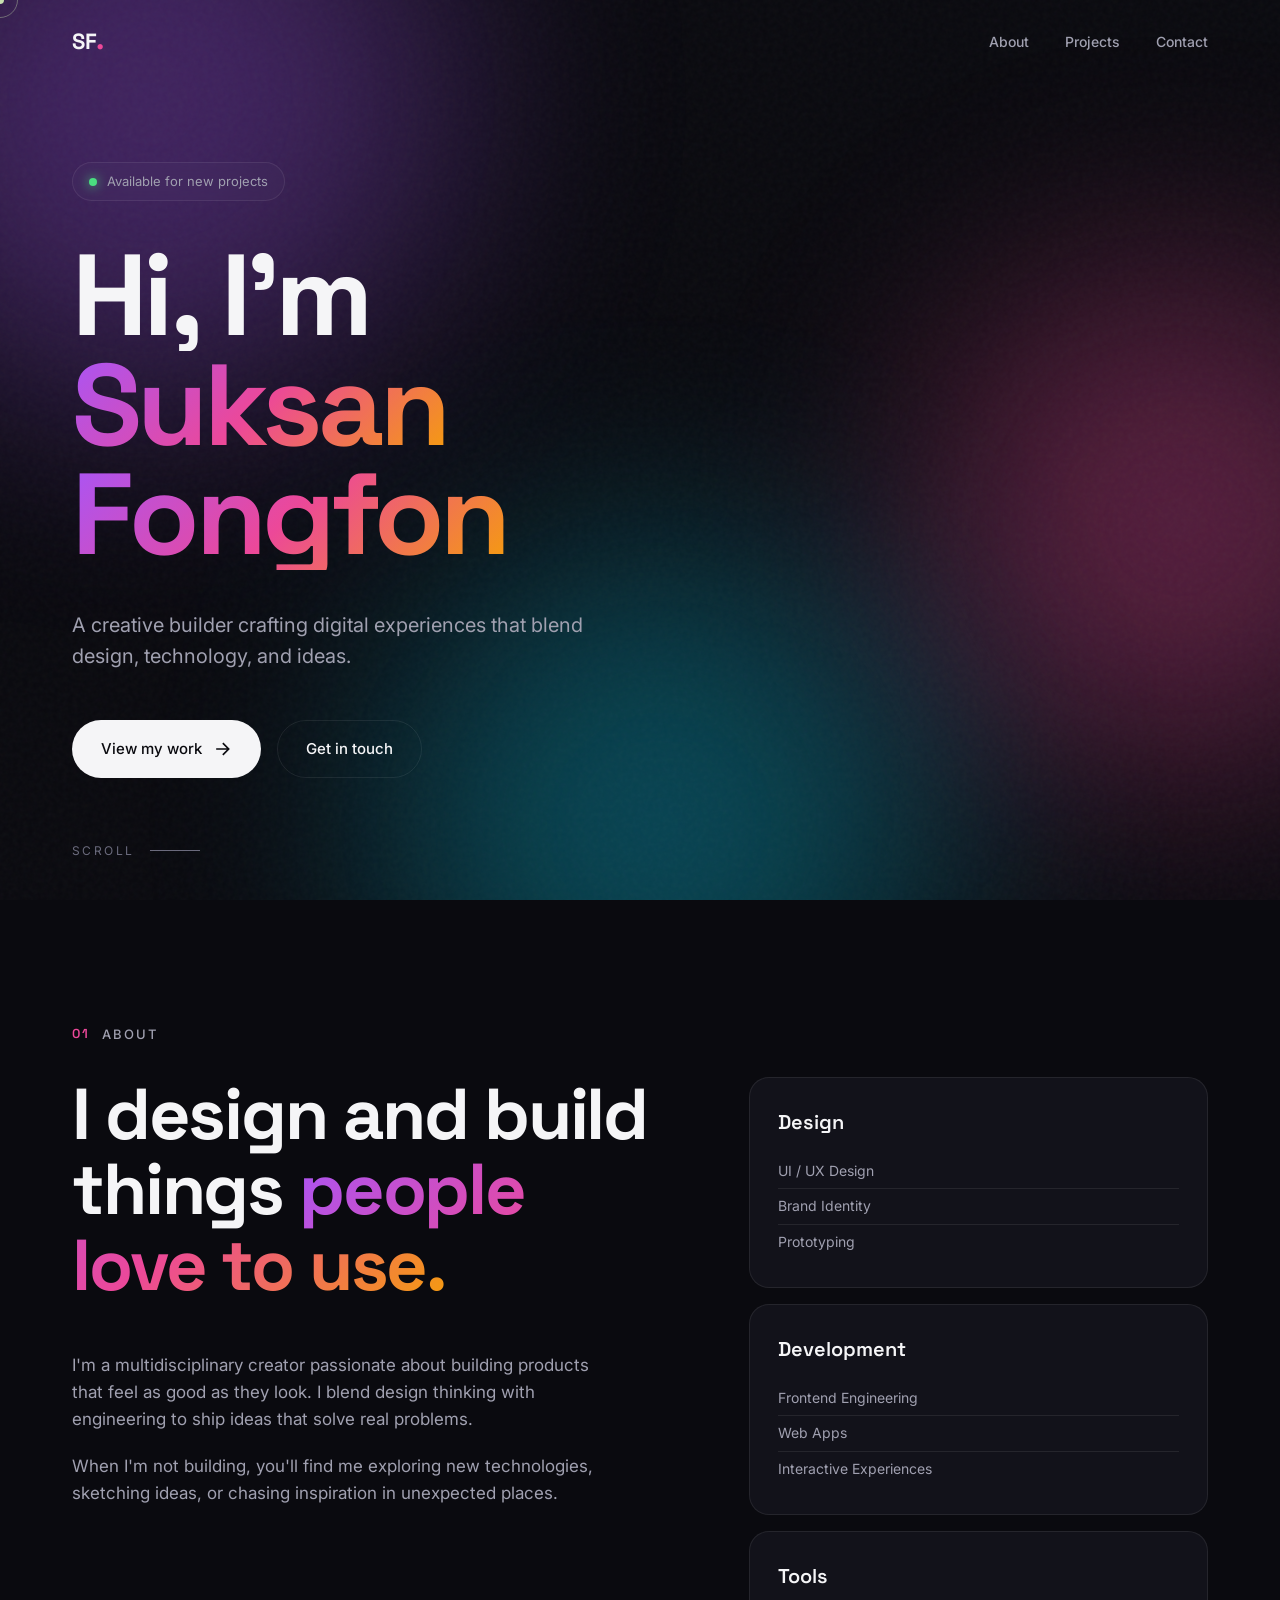
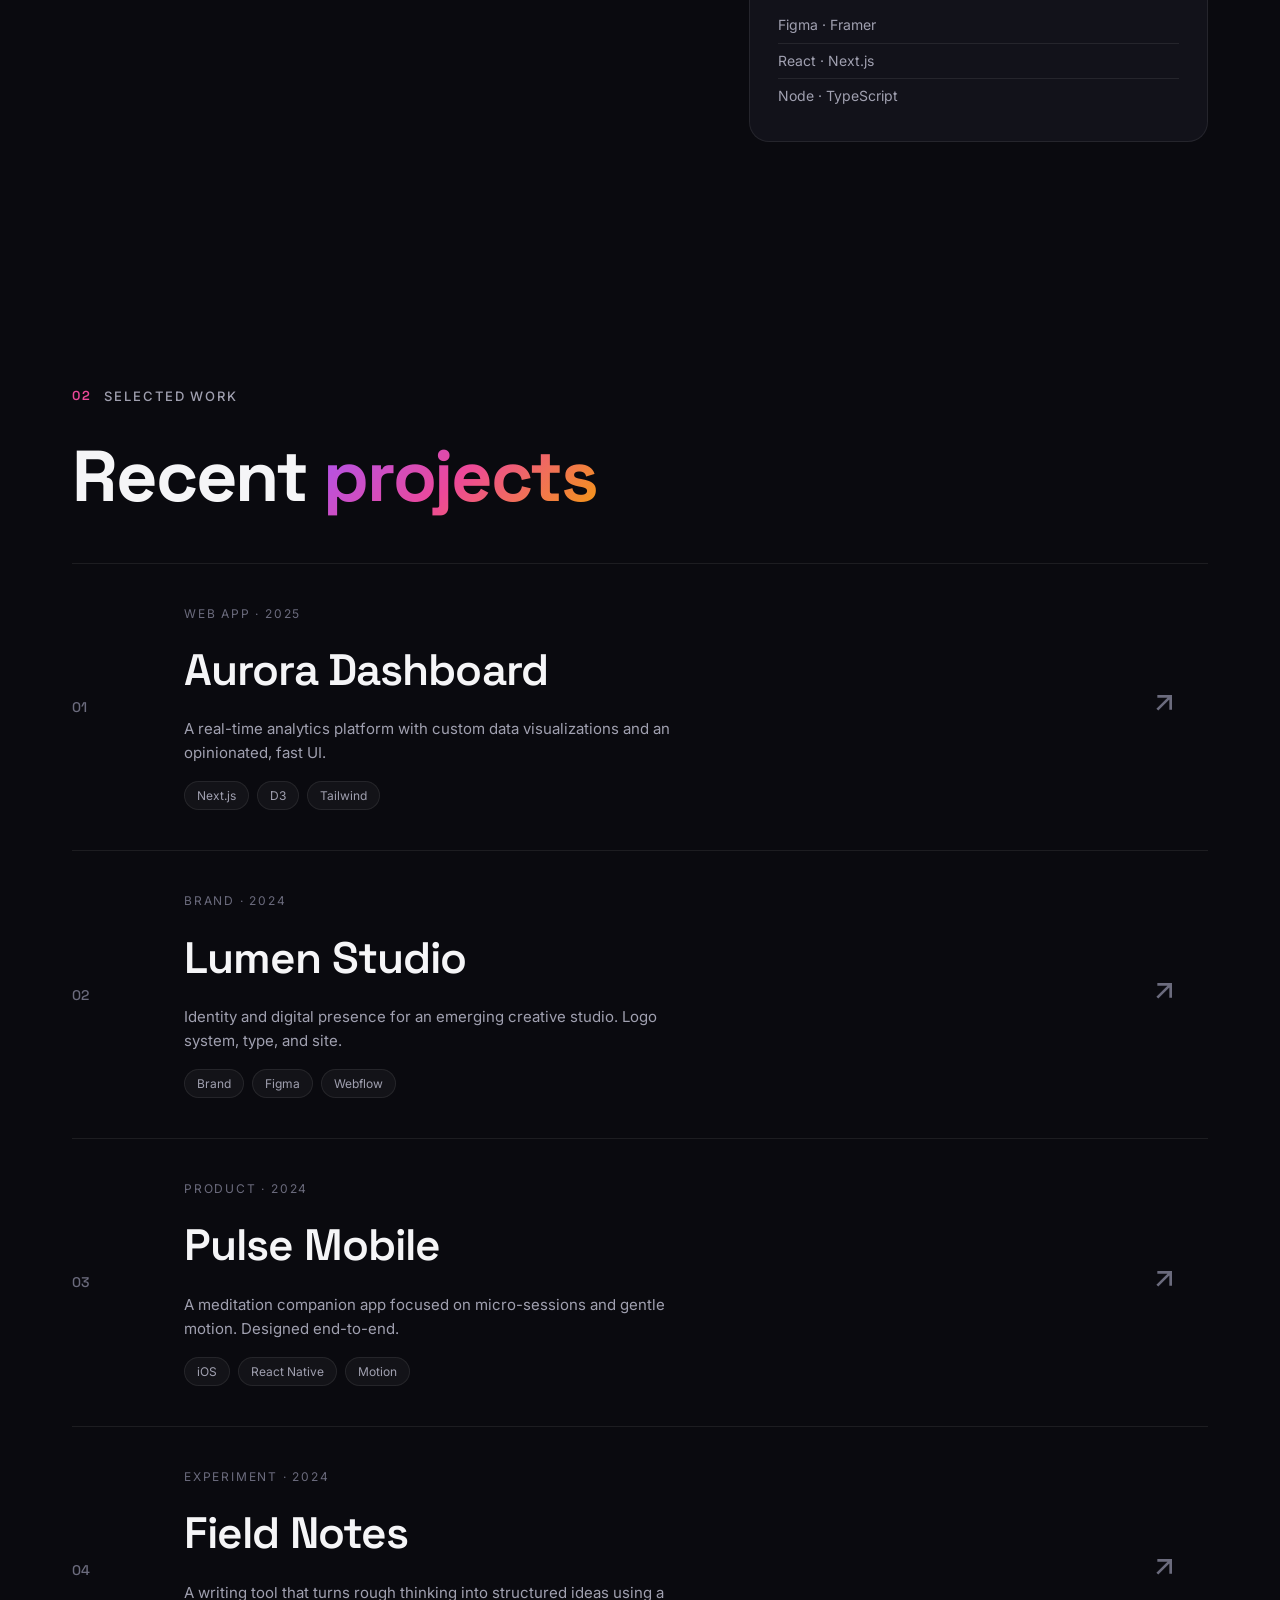
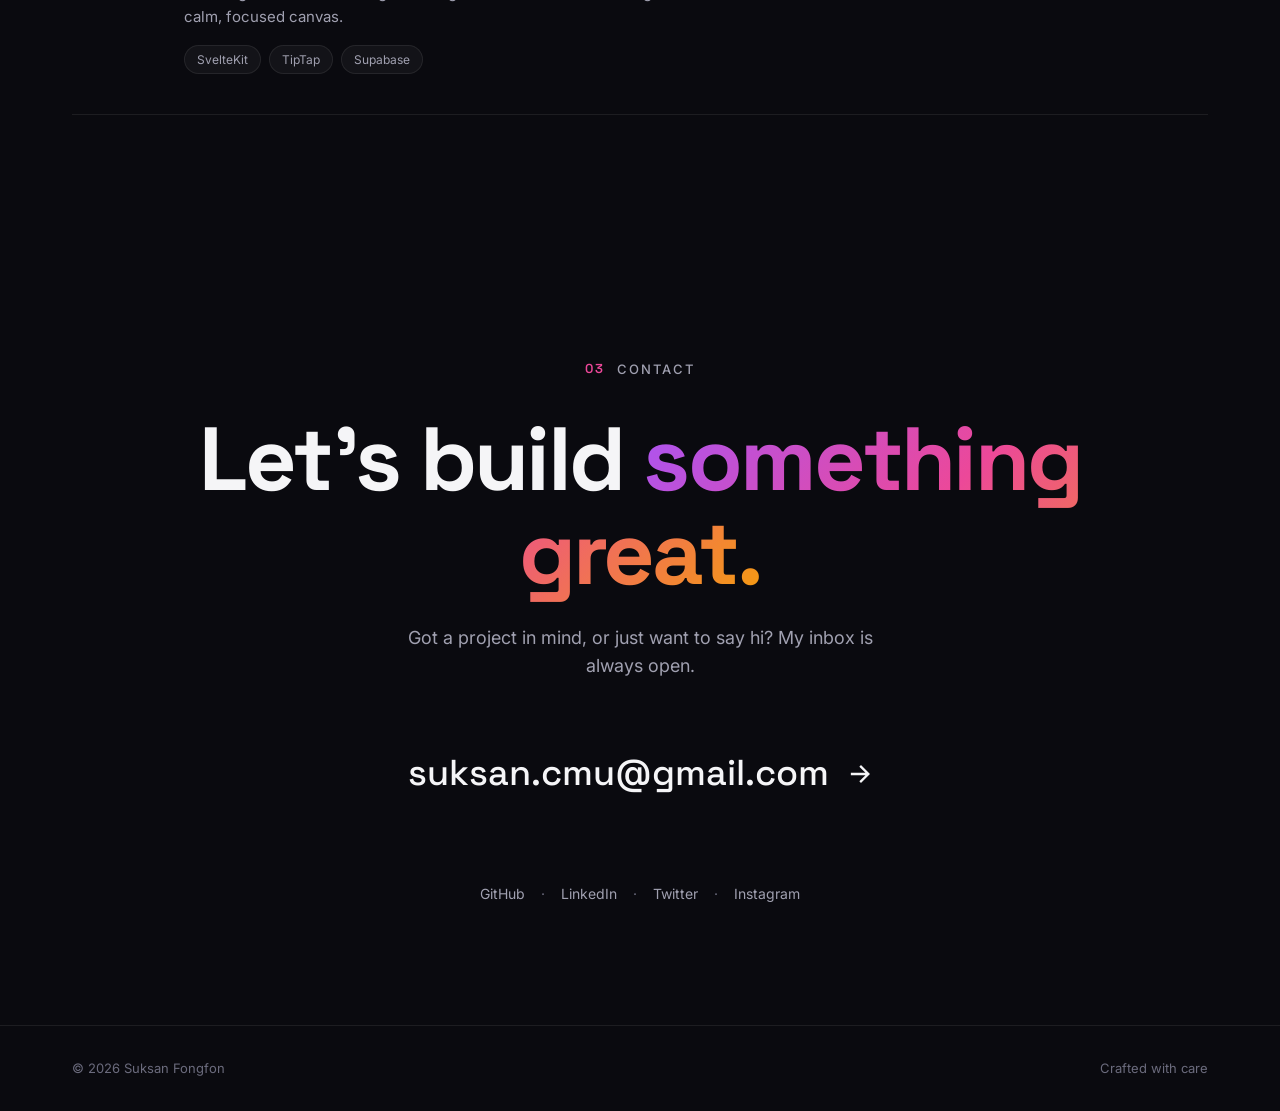
==== index.html @ e7ca4926 "Initial commit: Suksan Fongfon personal portfolio Creative portfolio site built with plain HTML/CSS/" ====
<!DOCTYPE html>
<html lang="th">
<head>
  <meta charset="UTF-8" />
  <meta name="viewport" content="width=device-width, initial-scale=1.0" />
  <meta name="description" content="Suksan Fongfon — Personal portfolio website" />
  <title>Suksan Fongfon — Portfolio</title>
  <link rel="preconnect" href="https://fonts.googleapis.com" />
  <link rel="preconnect" href="https://fonts.gstatic.com" crossorigin />
  <link href="https://fonts.googleapis.com/css2?family=Inter:wght@300;400;500;600;700;800&family=Space+Grotesk:wght@400;500;600;700&display=swap" rel="stylesheet" />
  <link rel="stylesheet" href="styles.css" />
</head>
<body>
  <div class="cursor" id="cursor"></div>
  <div class="cursor-follower" id="cursor-follower"></div>

  <div class="noise"></div>
  <div class="gradient-bg">
    <div class="blob blob-1"></div>
    <div class="blob blob-2"></div>
    <div class="blob blob-3"></div>
  </div>

  <nav class="nav">
    <div class="nav-inner">
      <a href="#home" class="logo">SF<span class="logo-dot">.</span></a>
      <ul class="nav-links">
        <li><a href="#about">About</a></li>
        <li><a href="#projects">Projects</a></li>
        <li><a href="#contact">Contact</a></li>
      </ul>
      <button class="menu-toggle" id="menu-toggle" aria-label="Menu">
        <span></span>
        <span></span>
      </button>
    </div>
  </nav>

  <main>
    <section id="home" class="hero">
      <div class="hero-content">
        <div class="hero-tag reveal">
          <span class="dot"></span>
          Available for new projects
        </div>
        <h1 class="hero-title">
          <span class="line reveal"><span>Hi, I'm</span></span>
          <span class="line reveal"><span class="gradient-text">Suksan</span></span>
          <span class="line reveal"><span class="gradient-text">Fongfon</span></span>
        </h1>
        <p class="hero-subtitle reveal">
          A creative builder crafting digital experiences
          that blend design, technology, and ideas.
        </p>
        <div class="hero-cta reveal">
          <a href="#projects" class="btn btn-primary">
            View my work
            <svg width="20" height="20" viewBox="0 0 24 24" fill="none" stroke="currentColor" stroke-width="2">
              <path d="M5 12h14M13 5l7 7-7 7"/>
            </svg>
          </a>
          <a href="#contact" class="btn btn-ghost">Get in touch</a>
        </div>
      </div>
      <div class="hero-scroll">
        <span>Scroll</span>
        <div class="scroll-line"></div>
      </div>
    </section>

    <section id="about" class="about">
      <div class="container">
        <div class="section-label reveal">
          <span>01</span>
          About
        </div>
        <div class="about-grid">
          <div class="about-text">
            <h2 class="section-title reveal">
              I design and build things
              <span class="gradient-text">people love to use.</span>
            </h2>
            <div class="about-paragraphs reveal">
              <p>
                I'm a multidisciplinary creator passionate about
                building products that feel as good as they look.
                I blend design thinking with engineering to ship
                ideas that solve real problems.
              </p>
              <p>
                When I'm not building, you'll find me exploring
                new technologies, sketching ideas, or chasing
                inspiration in unexpected places.
              </p>
            </div>
          </div>
          <div class="about-side">
            <div class="skill-card reveal">
              <h3>Design</h3>
              <ul>
                <li>UI / UX Design</li>
                <li>Brand Identity</li>
                <li>Prototyping</li>
              </ul>
            </div>
            <div class="skill-card reveal">
              <h3>Development</h3>
              <ul>
                <li>Frontend Engineering</li>
                <li>Web Apps</li>
                <li>Interactive Experiences</li>
              </ul>
            </div>
            <div class="skill-card reveal">
              <h3>Tools</h3>
              <ul>
                <li>Figma · Framer</li>
                <li>React · Next.js</li>
                <li>Node · TypeScript</li>
              </ul>
            </div>
          </div>
        </div>
      </div>
    </section>

    <section id="projects" class="projects">
      <div class="container">
        <div class="section-label reveal">
          <span>02</span>
          Selected Work
        </div>
        <h2 class="section-title reveal">
          Recent <span class="gradient-text">projects</span>
        </h2>

        <div class="project-list">
          <article class="project-card reveal" data-color="#7c3aed">
            <div class="project-number">01</div>
            <div class="project-info">
              <span class="project-tag">Web App · 2025</span>
              <h3 class="project-title">Aurora Dashboard</h3>
              <p class="project-desc">
                A real-time analytics platform with custom data
                visualizations and an opinionated, fast UI.
              </p>
              <div class="project-stack">
                <span>Next.js</span>
                <span>D3</span>
                <span>Tailwind</span>
              </div>
            </div>
            <div class="project-arrow">
              <svg width="32" height="32" viewBox="0 0 24 24" fill="none" stroke="currentColor" stroke-width="2">
                <path d="M7 17L17 7M7 7h10v10"/>
              </svg>
            </div>
          </article>

          <article class="project-card reveal" data-color="#ec4899">
            <div class="project-number">02</div>
            <div class="project-info">
              <span class="project-tag">Brand · 2024</span>
              <h3 class="project-title">Lumen Studio</h3>
              <p class="project-desc">
                Identity and digital presence for an emerging
                creative studio. Logo system, type, and site.
              </p>
              <div class="project-stack">
                <span>Brand</span>
                <span>Figma</span>
                <span>Webflow</span>
              </div>
            </div>
            <div class="project-arrow">
              <svg width="32" height="32" viewBox="0 0 24 24" fill="none" stroke="currentColor" stroke-width="2">
                <path d="M7 17L17 7M7 7h10v10"/>
              </svg>
            </div>
          </article>

          <article class="project-card reveal" data-color="#06b6d4">
            <div class="project-number">03</div>
            <div class="project-info">
              <span class="project-tag">Product · 2024</span>
              <h3 class="project-title">Pulse Mobile</h3>
              <p class="project-desc">
                A meditation companion app focused on micro-sessions
                and gentle motion. Designed end-to-end.
              </p>
              <div class="project-stack">
                <span>iOS</span>
                <span>React Native</span>
                <span>Motion</span>
              </div>
            </div>
            <div class="project-arrow">
              <svg width="32" height="32" viewBox="0 0 24 24" fill="none" stroke="currentColor" stroke-width="2">
                <path d="M7 17L17 7M7 7h10v10"/>
              </svg>
            </div>
          </article>

          <article class="project-card reveal" data-color="#f59e0b">
            <div class="project-number">04</div>
            <div class="project-info">
              <span class="project-tag">Experiment · 2024</span>
              <h3 class="project-title">Field Notes</h3>
              <p class="project-desc">
                A writing tool that turns rough thinking into
                structured ideas using a calm, focused canvas.
              </p>
              <div class="project-stack">
                <span>SvelteKit</span>
                <span>TipTap</span>
                <span>Supabase</span>
              </div>
            </div>
            <div class="project-arrow">
              <svg width="32" height="32" viewBox="0 0 24 24" fill="none" stroke="currentColor" stroke-width="2">
                <path d="M7 17L17 7M7 7h10v10"/>
              </svg>
            </div>
          </article>
        </div>
      </div>
    </section>

    <section id="contact" class="contact">
      <div class="container">
        <div class="section-label reveal">
          <span>03</span>
          Contact
        </div>
        <h2 class="contact-title reveal">
          Let's build
          <span class="gradient-text">something great.</span>
        </h2>
        <p class="contact-sub reveal">
          Got a project in mind, or just want to say hi?
          My inbox is always open.
        </p>
        <a href="mailto:suksan.cmu@gmail.com" class="contact-email reveal">
          suksan.cmu@gmail.com
          <svg width="28" height="28" viewBox="0 0 24 24" fill="none" stroke="currentColor" stroke-width="2">
            <path d="M5 12h14M13 5l7 7-7 7"/>
          </svg>
        </a>
        <div class="social reveal">
          <a href="#" target="_blank" rel="noopener">GitHub</a>
          <span>·</span>
          <a href="#" target="_blank" rel="noopener">LinkedIn</a>
          <span>·</span>
          <a href="#" target="_blank" rel="noopener">Twitter</a>
          <span>·</span>
          <a href="#" target="_blank" rel="noopener">Instagram</a>
        </div>
      </div>
    </section>
  </main>

  <footer class="footer">
    <div class="container footer-inner">
      <span>© <span id="year"></span> Suksan Fongfon</span>
      <span>Crafted with care</span>
    </div>
  </footer>

  <script src="script.js"></script>
</body>
</html>
---- styles.css ----
/* ============ Base ============ */
*,
*::before,
*::after {
  box-sizing: border-box;
  margin: 0;
  padding: 0;
}

:root {
  --bg: #0a0a0f;
  --bg-soft: #12121a;
  --surface: #1a1a24;
  --text: #f5f5f7;
  --text-dim: #a0a0b0;
  --text-mute: #6b6b7d;
  --border: rgba(255, 255, 255, 0.08);
  --accent-1: #a855f7;
  --accent-2: #ec4899;
  --accent-3: #06b6d4;
  --gradient: linear-gradient(135deg, #a855f7 0%, #ec4899 50%, #f59e0b 100%);
  --ease: cubic-bezier(0.22, 1, 0.36, 1);
}

html {
  scroll-behavior: smooth;
}

body {
  font-family: 'Inter', system-ui, -apple-system, sans-serif;
  background: var(--bg);
  color: var(--text);
  line-height: 1.6;
  overflow-x: hidden;
  cursor: none;
  -webkit-font-smoothing: antialiased;
  -moz-osx-font-smoothing: grayscale;
}

a {
  color: inherit;
  text-decoration: none;
  cursor: none;
}

button {
  cursor: none;
  font-family: inherit;
}

img {
  max-width: 100%;
  display: block;
}

.container {
  max-width: 1200px;
  margin: 0 auto;
  padding: 0 32px;
}

/* ============ Custom Cursor ============ */
.cursor,
.cursor-follower {
  position: fixed;
  top: 0;
  left: 0;
  pointer-events: none;
  z-index: 9999;
  border-radius: 50%;
  transform: translate(-50%, -50%);
  mix-blend-mode: difference;
}

.cursor {
  width: 8px;
  height: 8px;
  background: #fff;
  transition: transform 0.15s var(--ease);
}

.cursor-follower {
  width: 36px;
  height: 36px;
  border: 1.5px solid rgba(255, 255, 255, 0.4);
  transition: transform 0.4s var(--ease), width 0.3s var(--ease), height 0.3s var(--ease);
}

.cursor.hover {
  transform: translate(-50%, -50%) scale(2);
}

.cursor-follower.hover {
  width: 70px;
  height: 70px;
  border-color: rgba(255, 255, 255, 0.8);
}

@media (hover: none) {
  body { cursor: auto; }
  a, button { cursor: auto; }
  .cursor, .cursor-follower { display: none; }
}

/* ============ Background ============ */
.noise {
  position: fixed;
  inset: 0;
  z-index: 1;
  pointer-events: none;
  opacity: 0.035;
  background-image: url("data:image/svg+xml,%3Csvg viewBox='0 0 200 200' xmlns='http://www.w3.org/2000/svg'%3E%3Cfilter id='n'%3E%3CfeTurbulence type='fractalNoise' baseFrequency='0.9' numOctaves='3' /%3E%3C/filter%3E%3Crect width='100%25' height='100%25' filter='url(%23n)'/%3E%3C/svg%3E");
}

.gradient-bg {
  position: fixed;
  inset: 0;
  z-index: 0;
  overflow: hidden;
  pointer-events: none;
}

.blob {
  position: absolute;
  border-radius: 50%;
  filter: blur(120px);
  opacity: 0.35;
  animation: floatBlob 18s ease-in-out infinite;
}

.blob-1 {
  width: 600px;
  height: 600px;
  background: var(--accent-1);
  top: -200px;
  left: -150px;
}

.blob-2 {
  width: 500px;
  height: 500px;
  background: var(--accent-2);
  top: 30%;
  right: -150px;
  animation-delay: -6s;
}

.blob-3 {
  width: 550px;
  height: 550px;
  background: var(--accent-3);
  bottom: -200px;
  left: 30%;
  animation-delay: -12s;
}

@keyframes floatBlob {
  0%, 100% { transform: translate(0, 0) scale(1); }
  33% { transform: translate(80px, -60px) scale(1.1); }
  66% { transform: translate(-60px, 80px) scale(0.95); }
}

main, .nav, .footer {
  position: relative;
  z-index: 2;
}

/* ============ Nav ============ */
.nav {
  position: fixed;
  top: 0;
  left: 0;
  right: 0;
  z-index: 100;
  padding: 24px 0;
  transition: padding 0.3s var(--ease), background 0.3s var(--ease), backdrop-filter 0.3s var(--ease);
}

.nav.scrolled {
  padding: 16px 0;
  background: rgba(10, 10, 15, 0.65);
  backdrop-filter: blur(20px);
  -webkit-backdrop-filter: blur(20px);
  border-bottom: 1px solid var(--border);
}

.nav-inner {
  max-width: 1200px;
  margin: 0 auto;
  padding: 0 32px;
  display: flex;
  align-items: center;
  justify-content: space-between;
}

.logo {
  font-family: 'Space Grotesk', sans-serif;
  font-weight: 700;
  font-size: 22px;
  letter-spacing: -0.02em;
  display: flex;
  align-items: baseline;
}

.logo-dot {
  color: var(--accent-2);
  font-size: 28px;
  line-height: 0;
}

.nav-links {
  list-style: none;
  display: flex;
  gap: 36px;
}

.nav-links a {
  font-size: 14px;
  font-weight: 500;
  color: var(--text-dim);
  position: relative;
  padding: 6px 0;
  transition: color 0.2s var(--ease);
}

.nav-links a::after {
  content: '';
  position: absolute;
  bottom: 0;
  left: 0;
  width: 0;
  height: 1px;
  background: var(--gradient);
  transition: width 0.3s var(--ease);
}

.nav-links a:hover {
  color: var(--text);
}

.nav-links a:hover::after {
  width: 100%;
}

.menu-toggle {
  display: none;
  background: transparent;
  border: none;
  flex-direction: column;
  gap: 6px;
  padding: 8px;
}

.menu-toggle span {
  width: 24px;
  height: 1.5px;
  background: var(--text);
  transition: transform 0.3s var(--ease);
}

/* ============ Hero ============ */
.hero {
  min-height: 100vh;
  display: flex;
  flex-direction: column;
  justify-content: center;
  padding: 120px 32px 80px;
  max-width: 1200px;
  margin: 0 auto;
  position: relative;
}

.hero-content {
  max-width: 900px;
}

.hero-tag {
  display: inline-flex;
  align-items: center;
  gap: 10px;
  padding: 8px 16px;
  border: 1px solid var(--border);
  border-radius: 100px;
  font-size: 13px;
  color: var(--text-dim);
  margin-bottom: 40px;
  background: rgba(255, 255, 255, 0.02);
  backdrop-filter: blur(10px);
}

.dot {
  width: 8px;
  height: 8px;
  border-radius: 50%;
  background: #4ade80;
  box-shadow: 0 0 12px #4ade80;
  animation: pulse 2s ease-in-out infinite;
}

@keyframes pulse {
  0%, 100% { opacity: 1; transform: scale(1); }
  50% { opacity: 0.5; transform: scale(1.2); }
}

.hero-title {
  font-family: 'Space Grotesk', sans-serif;
  font-size: clamp(48px, 9vw, 128px);
  line-height: 0.95;
  font-weight: 700;
  letter-spacing: -0.04em;
  margin-bottom: 40px;
}

.line {
  display: block;
  overflow: hidden;
}

.line > span {
  display: inline-block;
}

.gradient-text {
  background: var(--gradient);
  -webkit-background-clip: text;
  background-clip: text;
  -webkit-text-fill-color: transparent;
  color: transparent;
}

.hero-subtitle {
  font-size: clamp(17px, 1.6vw, 20px);
  color: var(--text-dim);
  max-width: 560px;
  margin-bottom: 48px;
  line-height: 1.55;
}

.hero-cta {
  display: flex;
  gap: 16px;
  flex-wrap: wrap;
}

.btn {
  display: inline-flex;
  align-items: center;
  gap: 10px;
  padding: 16px 28px;
  border-radius: 100px;
  font-size: 15px;
  font-weight: 500;
  transition: transform 0.3s var(--ease), background 0.3s var(--ease), color 0.3s var(--ease), border-color 0.3s var(--ease);
  border: 1px solid transparent;
}

.btn svg {
  transition: transform 0.3s var(--ease);
}

.btn-primary {
  background: var(--text);
  color: var(--bg);
}

.btn-primary:hover {
  transform: translateY(-2px);
}

.btn-primary:hover svg {
  transform: translateX(4px);
}

.btn-ghost {
  border-color: var(--border);
  color: var(--text);
}

.btn-ghost:hover {
  background: rgba(255, 255, 255, 0.05);
  border-color: rgba(255, 255, 255, 0.2);
}

.hero-scroll {
  position: absolute;
  bottom: 40px;
  left: 32px;
  display: flex;
  align-items: center;
  gap: 16px;
  font-size: 12px;
  letter-spacing: 0.2em;
  text-transform: uppercase;
  color: var(--text-mute);
}

.scroll-line {
  width: 50px;
  height: 1px;
  background: var(--text-mute);
  position: relative;
  overflow: hidden;
}

.scroll-line::after {
  content: '';
  position: absolute;
  top: 0;
  left: -100%;
  width: 100%;
  height: 100%;
  background: var(--text);
  animation: scrollLine 2s ease-in-out infinite;
}

@keyframes scrollLine {
  0% { left: -100%; }
  100% { left: 100%; }
}

/* ============ Section Common ============ */
section {
  padding: 120px 0;
}

.section-label {
  display: inline-flex;
  align-items: center;
  gap: 12px;
  font-size: 13px;
  font-weight: 500;
  color: var(--text-dim);
  margin-bottom: 32px;
  text-transform: uppercase;
  letter-spacing: 0.15em;
}

.section-label span {
  color: var(--accent-2);
  font-family: 'Space Grotesk', sans-serif;
  font-weight: 600;
}

.section-title {
  font-family: 'Space Grotesk', sans-serif;
  font-size: clamp(36px, 6vw, 72px);
  line-height: 1.05;
  font-weight: 700;
  letter-spacing: -0.03em;
  margin-bottom: 48px;
  max-width: 900px;
}

/* ============ About ============ */
.about-grid {
  display: grid;
  grid-template-columns: 1.3fr 1fr;
  gap: 80px;
  align-items: start;
}

.about-paragraphs p {
  font-size: 17px;
  color: var(--text-dim);
  margin-bottom: 20px;
  max-width: 540px;
}

.about-side {
  display: flex;
  flex-direction: column;
  gap: 16px;
}

.skill-card {
  padding: 28px;
  background: var(--bg-soft);
  border: 1px solid var(--border);
  border-radius: 20px;
  transition: transform 0.4s var(--ease), border-color 0.3s var(--ease), background 0.3s var(--ease);
}

.skill-card:hover {
  transform: translateY(-4px);
  border-color: rgba(168, 85, 247, 0.3);
  background: linear-gradient(180deg, rgba(168, 85, 247, 0.05), rgba(255, 255, 255, 0.01));
}

.skill-card h3 {
  font-family: 'Space Grotesk', sans-serif;
  font-size: 20px;
  margin-bottom: 16px;
  font-weight: 600;
}

.skill-card ul {
  list-style: none;
}

.skill-card li {
  font-size: 14px;
  color: var(--text-dim);
  padding: 6px 0;
  border-bottom: 1px solid var(--border);
}

.skill-card li:last-child {
  border: none;
}

/* ============ Projects ============ */
.project-list {
  display: flex;
  flex-direction: column;
  gap: 0;
  margin-top: 24px;
}

.project-card {
  display: grid;
  grid-template-columns: 80px 1fr 60px;
  gap: 32px;
  align-items: center;
  padding: 40px 0;
  border-top: 1px solid var(--border);
  cursor: none;
  position: relative;
  transition: padding 0.4s var(--ease);
}

.project-card:last-child {
  border-bottom: 1px solid var(--border);
}

.project-card::before {
  content: '';
  position: absolute;
  inset: 0;
  background: linear-gradient(90deg, transparent, rgba(168, 85, 247, 0.04), transparent);
  opacity: 0;
  transition: opacity 0.4s var(--ease);
  pointer-events: none;
}

.project-card:hover::before {
  opacity: 1;
}

.project-card:hover {
  padding: 40px 24px;
}

.project-number {
  font-family: 'Space Grotesk', sans-serif;
  font-size: 14px;
  color: var(--text-mute);
  font-weight: 500;
}

.project-tag {
  font-size: 12px;
  color: var(--text-mute);
  text-transform: uppercase;
  letter-spacing: 0.15em;
  margin-bottom: 12px;
  display: block;
}

.project-title {
  font-family: 'Space Grotesk', sans-serif;
  font-size: clamp(28px, 3.5vw, 44px);
  font-weight: 600;
  letter-spacing: -0.02em;
  margin-bottom: 12px;
  transition: transform 0.4s var(--ease);
  transform-origin: left;
}

.project-card:hover .project-title {
  background: var(--gradient);
  -webkit-background-clip: text;
  background-clip: text;
  -webkit-text-fill-color: transparent;
}

.project-desc {
  font-size: 15px;
  color: var(--text-dim);
  max-width: 520px;
  margin-bottom: 16px;
}

.project-stack {
  display: flex;
  gap: 8px;
  flex-wrap: wrap;
}

.project-stack span {
  font-size: 12px;
  padding: 4px 12px;
  background: rgba(255, 255, 255, 0.04);
  border: 1px solid var(--border);
  border-radius: 100px;
  color: var(--text-dim);
}

.project-arrow {
  color: var(--text-mute);
  transition: transform 0.4s var(--ease), color 0.3s var(--ease);
}

.project-card:hover .project-arrow {
  transform: translate(8px, -8px);
  color: var(--text);
}

/* ============ Contact ============ */
.contact {
  text-align: center;
}

.contact-title {
  font-family: 'Space Grotesk', sans-serif;
  font-size: clamp(40px, 7vw, 96px);
  line-height: 1.05;
  font-weight: 700;
  letter-spacing: -0.03em;
  margin-bottom: 24px;
}

.contact-sub {
  font-size: 18px;
  color: var(--text-dim);
  max-width: 480px;
  margin: 0 auto 48px;
}

.contact-email {
  display: inline-flex;
  align-items: center;
  gap: 16px;
  font-family: 'Space Grotesk', sans-serif;
  font-size: clamp(22px, 3vw, 36px);
  font-weight: 500;
  padding: 16px 0;
  position: relative;
  transition: gap 0.3s var(--ease);
}

.contact-email::after {
  content: '';
  position: absolute;
  left: 0;
  right: 0;
  bottom: 8px;
  height: 1.5px;
  background: var(--gradient);
  transform: scaleX(0);
  transform-origin: left;
  transition: transform 0.5s var(--ease);
}

.contact-email:hover::after {
  transform: scaleX(1);
}

.contact-email:hover {
  gap: 24px;
}

.contact-email svg {
  transition: transform 0.4s var(--ease);
}

.contact-email:hover svg {
  transform: translate(4px, -4px);
}

.social {
  margin-top: 64px;
  display: flex;
  justify-content: center;
  align-items: center;
  gap: 16px;
  color: var(--text-mute);
  font-size: 14px;
  flex-wrap: wrap;
}

.social a {
  color: var(--text-dim);
  transition: color 0.2s var(--ease);
}

.social a:hover {
  color: var(--text);
}

/* ============ Footer ============ */
.footer {
  padding: 32px 0;
  border-top: 1px solid var(--border);
}

.footer-inner {
  display: flex;
  justify-content: space-between;
  align-items: center;
  font-size: 13px;
  color: var(--text-mute);
}

/* ============ Reveal Animations ============ */
.reveal {
  opacity: 0;
  transform: translateY(40px);
  transition: opacity 0.9s var(--ease), transform 0.9s var(--ease);
}

.reveal.in-view {
  opacity: 1;
  transform: translateY(0);
}

.hero .reveal {
  transition-delay: 0.1s;
}

.hero .hero-title .line:nth-child(1) { transition-delay: 0.2s; }
.hero .hero-title .line:nth-child(2) { transition-delay: 0.35s; }
.hero .hero-title .line:nth-child(3) { transition-delay: 0.5s; }
.hero .hero-subtitle { transition-delay: 0.7s; }
.hero .hero-cta { transition-delay: 0.85s; }

/* ============ Responsive ============ */
@media (max-width: 860px) {
  .container { padding: 0 24px; }
  .nav-inner { padding: 0 24px; }
  section { padding: 80px 0; }
  .hero { padding: 100px 24px 80px; }
  .hero-scroll { display: none; }

  .nav-links {
    position: fixed;
    inset: 0;
    background: rgba(10, 10, 15, 0.95);
    backdrop-filter: blur(20px);
    flex-direction: column;
    justify-content: center;
    align-items: center;
    gap: 32px;
    font-size: 24px;
    opacity: 0;
    pointer-events: none;
    transition: opacity 0.3s var(--ease);
  }

  .nav-links.open {
    opacity: 1;
    pointer-events: auto;
  }

  .nav-links a { font-size: 24px; color: var(--text); }

  .menu-toggle { display: flex; z-index: 101; position: relative; }

  .menu-toggle.open span:nth-child(1) {
    transform: translateY(4px) rotate(45deg);
  }
  .menu-toggle.open span:nth-child(2) {
    transform: translateY(-4px) rotate(-45deg);
  }

  .about-grid {
    grid-template-columns: 1fr;
    gap: 48px;
  }

  .project-card {
    grid-template-columns: 50px 1fr 32px;
    gap: 16px;
    padding: 32px 0;
  }

  .project-card:hover { padding: 32px 12px; }

  .footer-inner {
    flex-direction: column;
    gap: 8px;
    text-align: center;
  }
}

@media (max-width: 480px) {
  .hero-cta { flex-direction: column; align-items: stretch; }
  .btn { justify-content: center; }
  .project-arrow svg { width: 24px; height: 24px; }
}

/* ============ Accessibility ============ */
@media (prefers-reduced-motion: reduce) {
  *, *::before, *::after {
    animation-duration: 0.01ms !important;
    transition-duration: 0.01ms !important;
  }
  .reveal {
    opacity: 1;
    transform: none;
  }
}
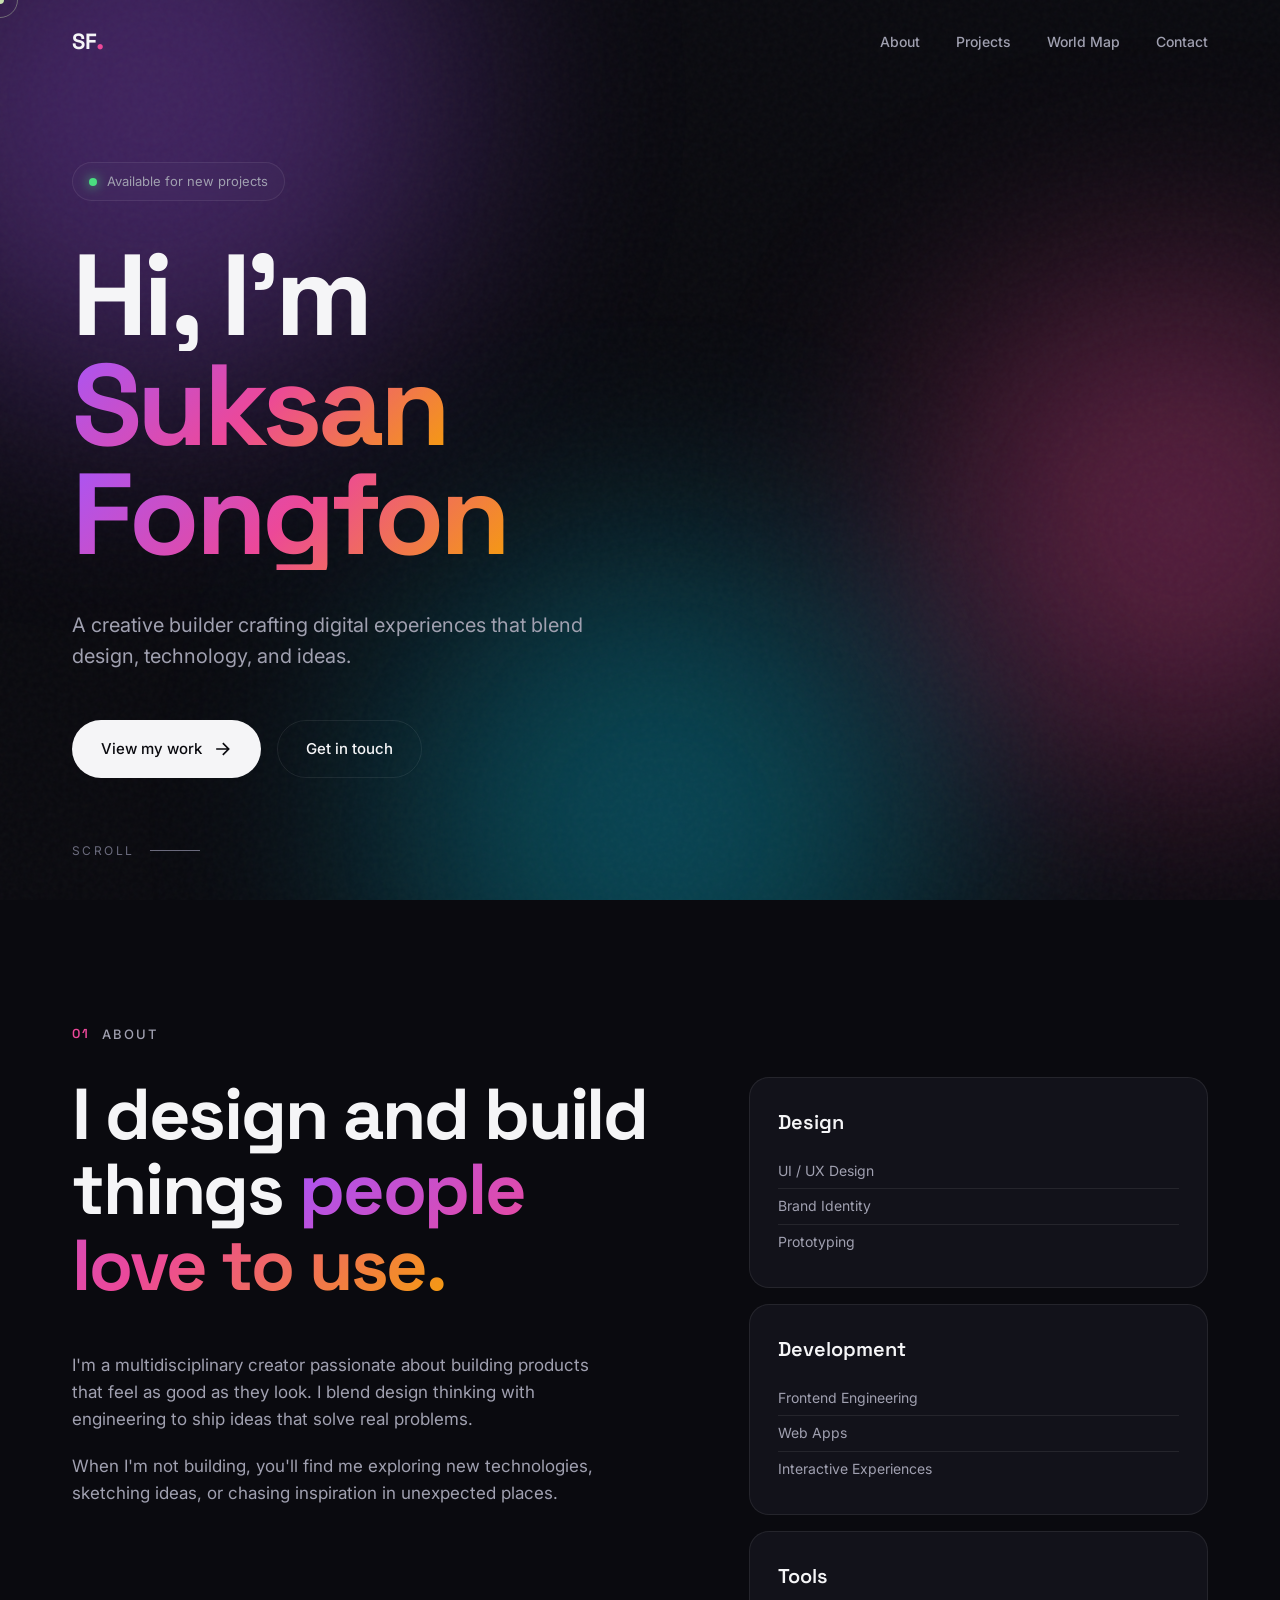
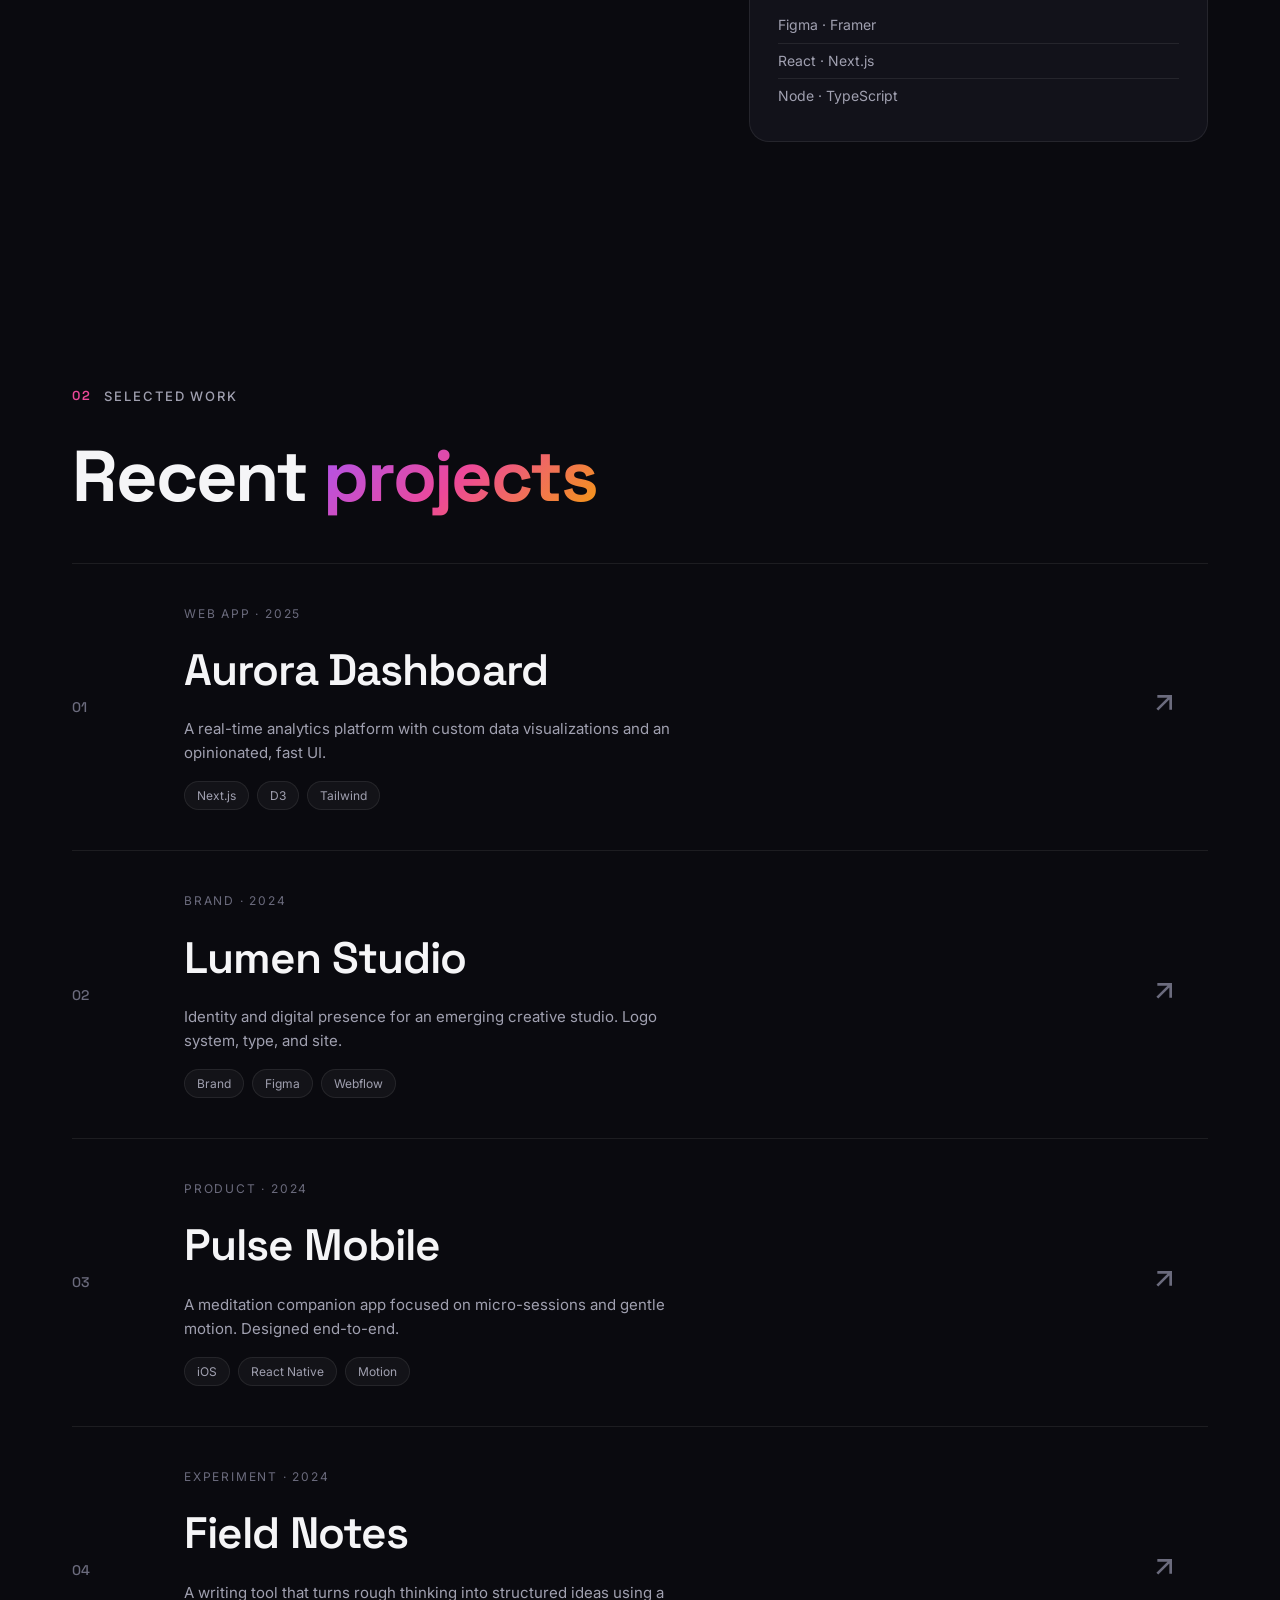
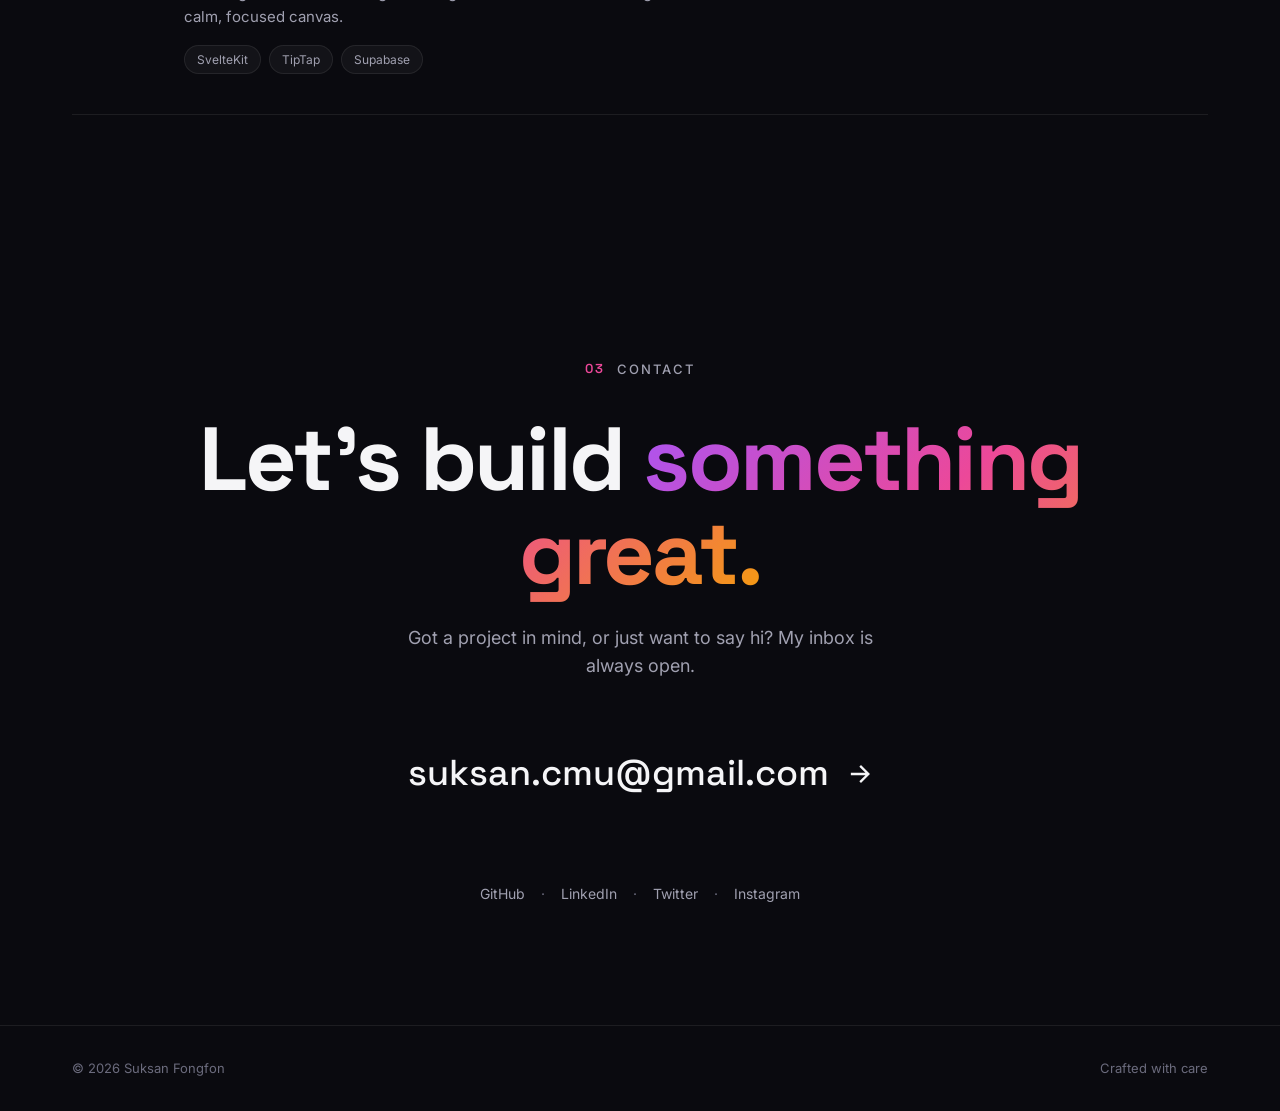
==== commit e3c1edf7: "Add interactive World Map presentation tool New /map.html page lets you click countries to mark them" ====
--- a/index.html
+++ b/index.html
@@ -27,6 +27,7 @@
       <ul class="nav-links">
         <li><a href="#about">About</a></li>
         <li><a href="#projects">Projects</a></li>
+        <li><a href="map.html">World Map</a></li>
         <li><a href="#contact">Contact</a></li>
       </ul>
       <button class="menu-toggle" id="menu-toggle" aria-label="Menu">
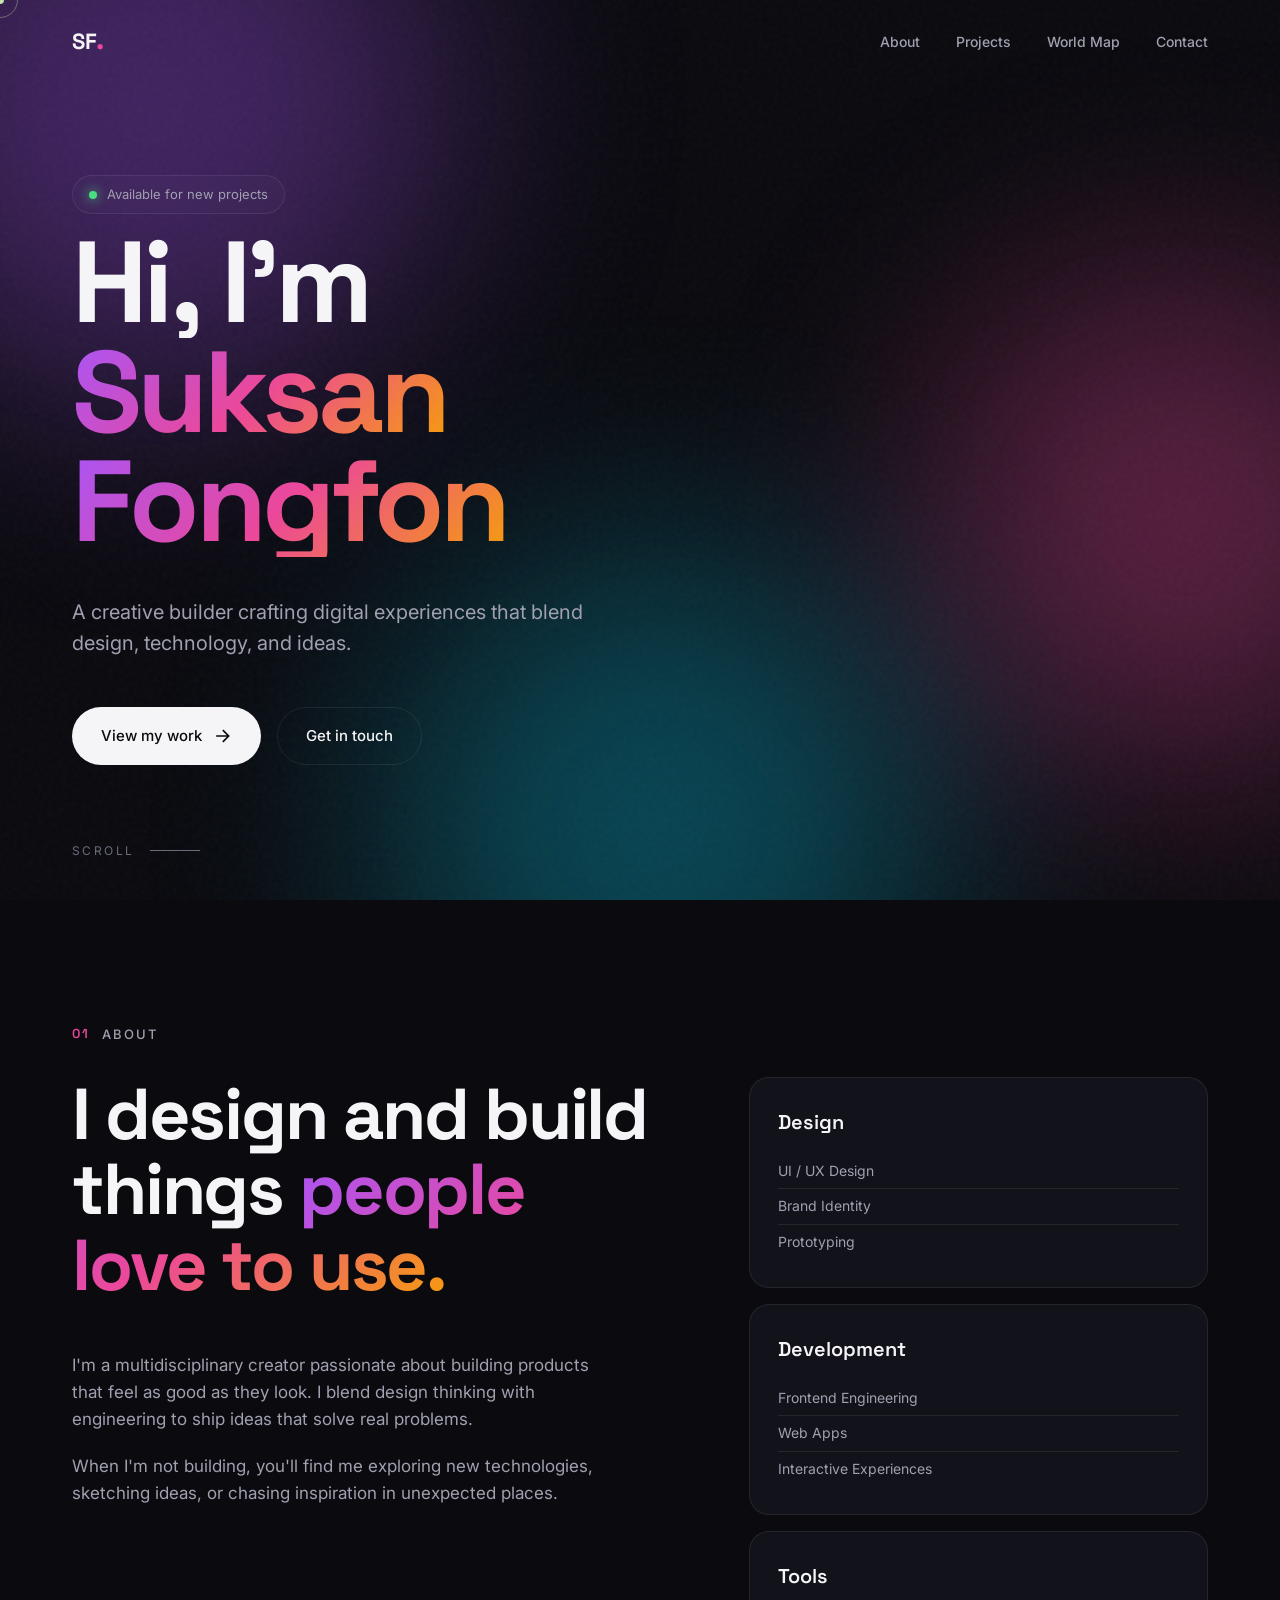
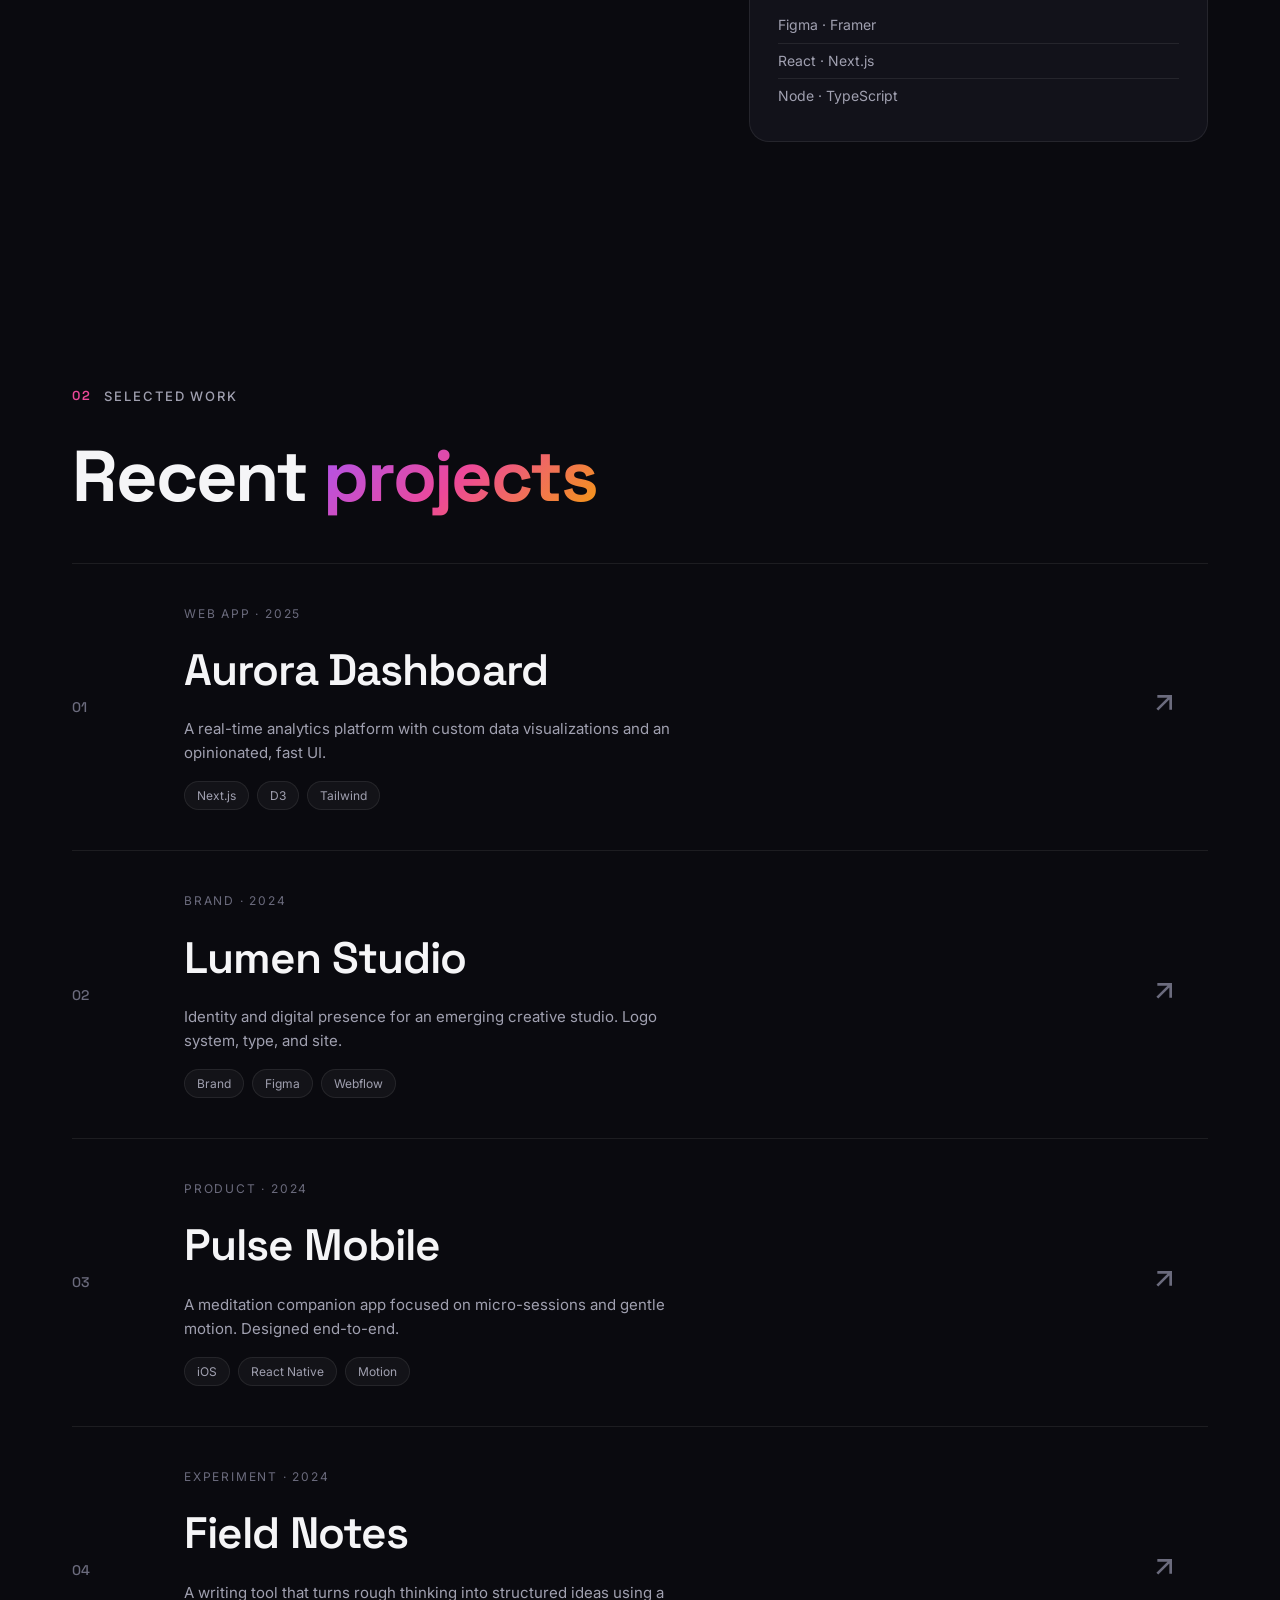
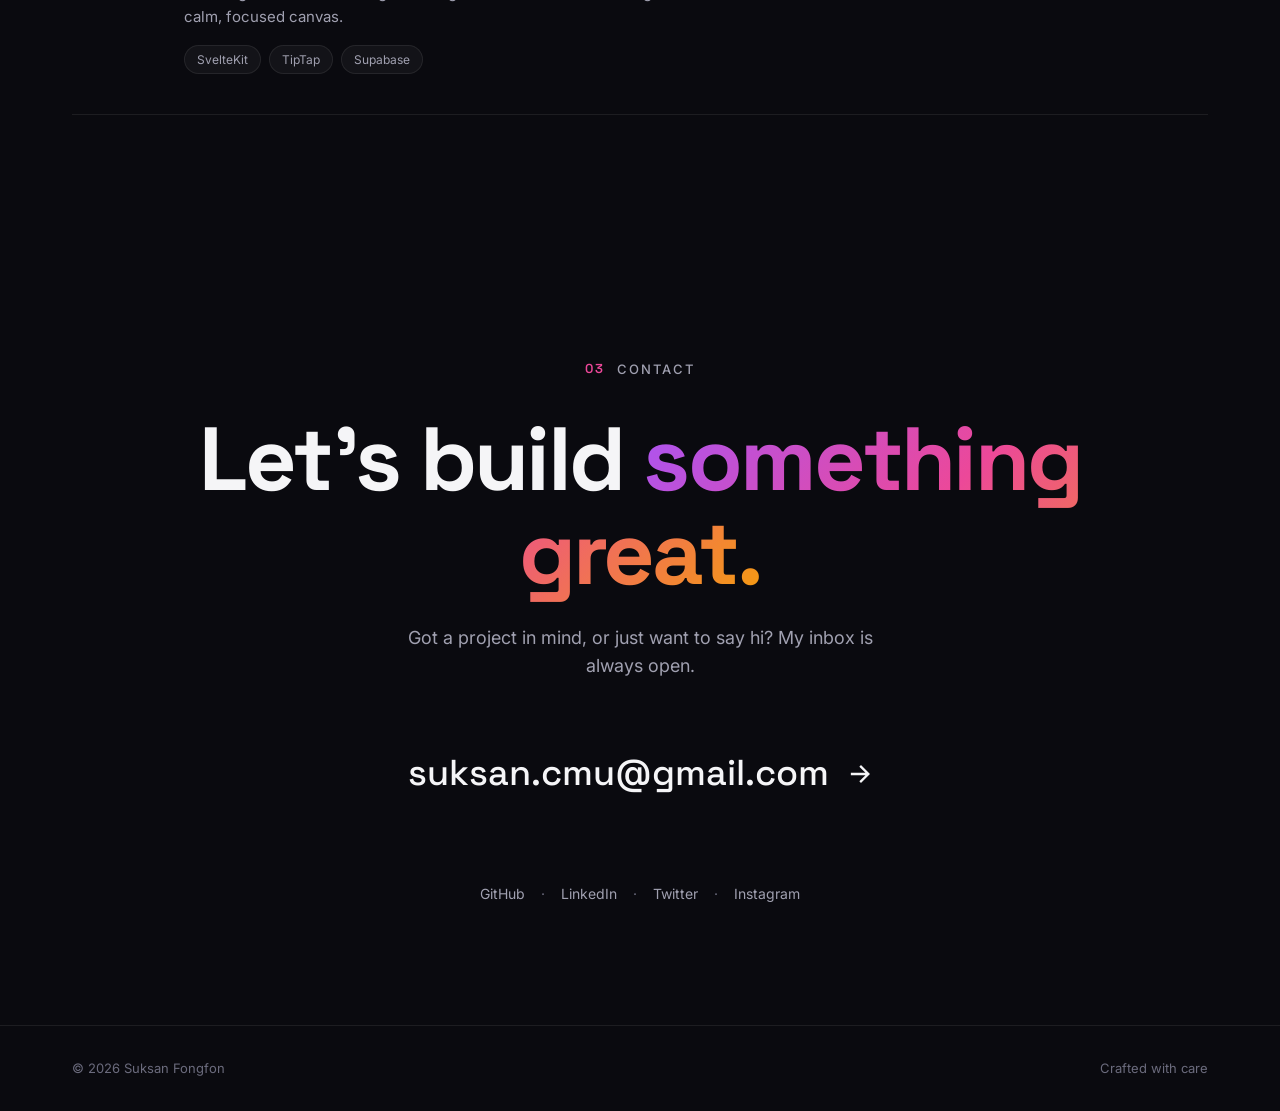
==== commit 5a8e7e2b: "Add weather + holiday widget to hero section - Auto-detects location via ipapi.co (IP-based, no perm" ====
--- a/index.html
+++ b/index.html
@@ -44,6 +44,24 @@
           <span class="dot"></span>
           Available for new projects
         </div>
+
+        <!-- Weather + Holiday widget — populated by script.js -->
+        <div class="weather-widget" id="weather-widget" hidden>
+          <span class="ww-icon" id="ww-icon">☀️</span>
+          <span class="ww-temp" id="ww-temp"></span>
+          <span class="ww-sep">·</span>
+          <span class="ww-desc" id="ww-desc"></span>
+          <span class="ww-sep">·</span>
+          <span class="ww-city" id="ww-city"></span>
+          <div class="ww-holiday" id="ww-holiday" hidden>
+            <span class="ww-div"></span>
+            <span class="ww-badge">
+              <span>🎉</span>
+              <span id="ww-hname"></span>
+            </span>
+          </div>
+        </div>
+
         <h1 class="hero-title">
           <span class="line reveal"><span>Hi, I'm</span></span>
           <span class="line reveal"><span class="gradient-text">Suksan</span></span>
--- a/styles.css
+++ b/styles.css
@@ -283,9 +283,70 @@
   border-radius: 100px;
   font-size: 13px;
   color: var(--text-dim);
-  margin-bottom: 40px;
+  margin-bottom: 14px;
   background: rgba(255, 255, 255, 0.02);
   backdrop-filter: blur(10px);
+}
+
+/* ============ Weather Widget ============ */
+.weather-widget {
+  display: inline-flex;
+  align-items: center;
+  gap: 8px;
+  padding: 8px 16px;
+  border: 1px solid var(--border);
+  border-radius: 100px;
+  font-size: 13px;
+  color: var(--text-dim);
+  margin-bottom: 26px;
+  background: rgba(255, 255, 255, 0.02);
+  backdrop-filter: blur(10px);
+  flex-wrap: wrap;
+  animation: wFadeIn 0.7s var(--ease) both;
+}
+
+.weather-widget[hidden] {
+  display: none !important;
+  margin-bottom: 0;
+}
+
+@keyframes wFadeIn {
+  from { opacity: 0; transform: translateY(10px); }
+  to   { opacity: 1; transform: none; }
+}
+
+.ww-icon { font-size: 15px; line-height: 1; }
+.ww-temp { font-weight: 600; color: var(--text); }
+.ww-sep  { color: var(--text-mute); font-size: 11px; }
+.ww-desc { color: var(--text-dim); }
+.ww-city { color: var(--text-dim); }
+
+.ww-holiday {
+  display: inline-flex;
+  align-items: center;
+  gap: 8px;
+}
+.ww-holiday[hidden] { display: none !important; }
+
+.ww-div {
+  width: 1px;
+  height: 14px;
+  background: var(--border);
+  display: inline-block;
+}
+
+.ww-badge {
+  display: inline-flex;
+  align-items: center;
+  gap: 5px;
+  background: rgba(168, 85, 247, 0.1);
+  color: #c084fc;
+  border: 1px solid rgba(168, 85, 247, 0.25);
+  border-radius: 100px;
+  padding: 2px 10px;
+  font-size: 12px;
+  font-weight: 500;
+  white-space: nowrap;
 }
 
 .dot {
